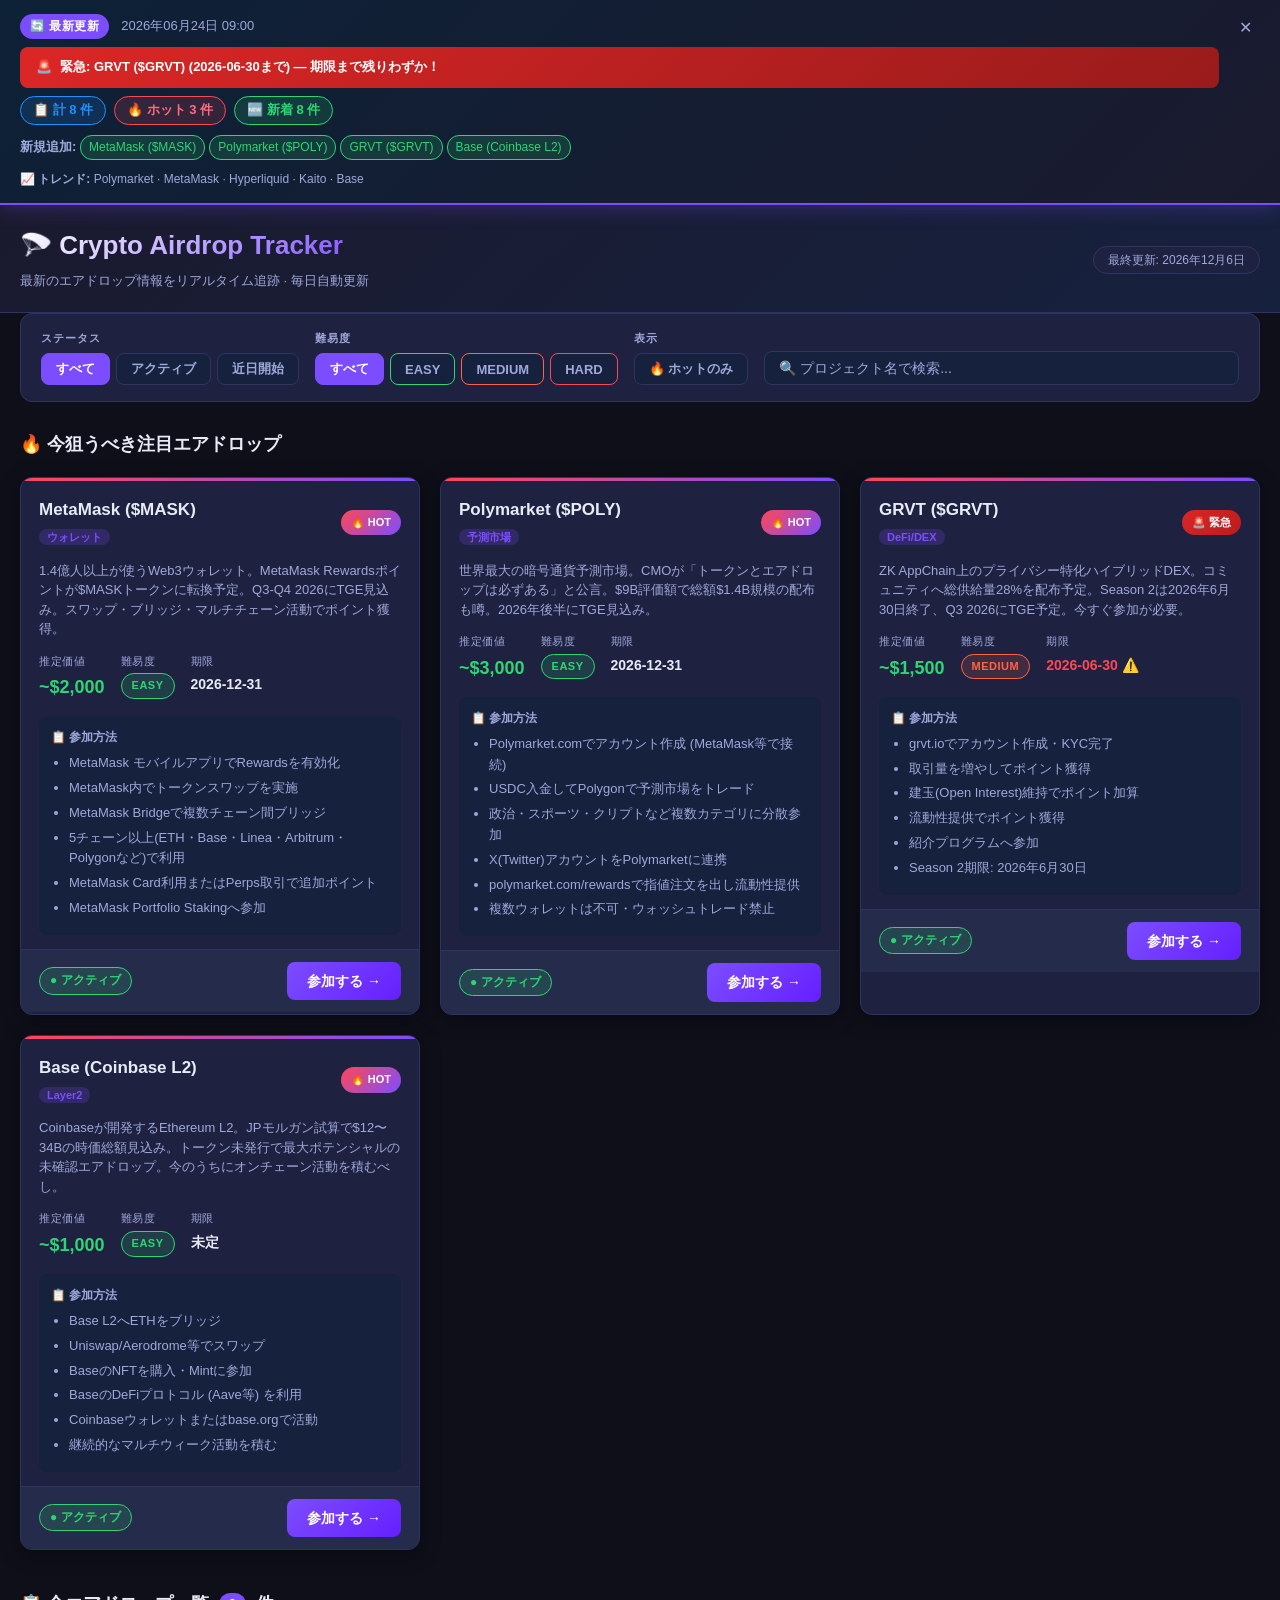
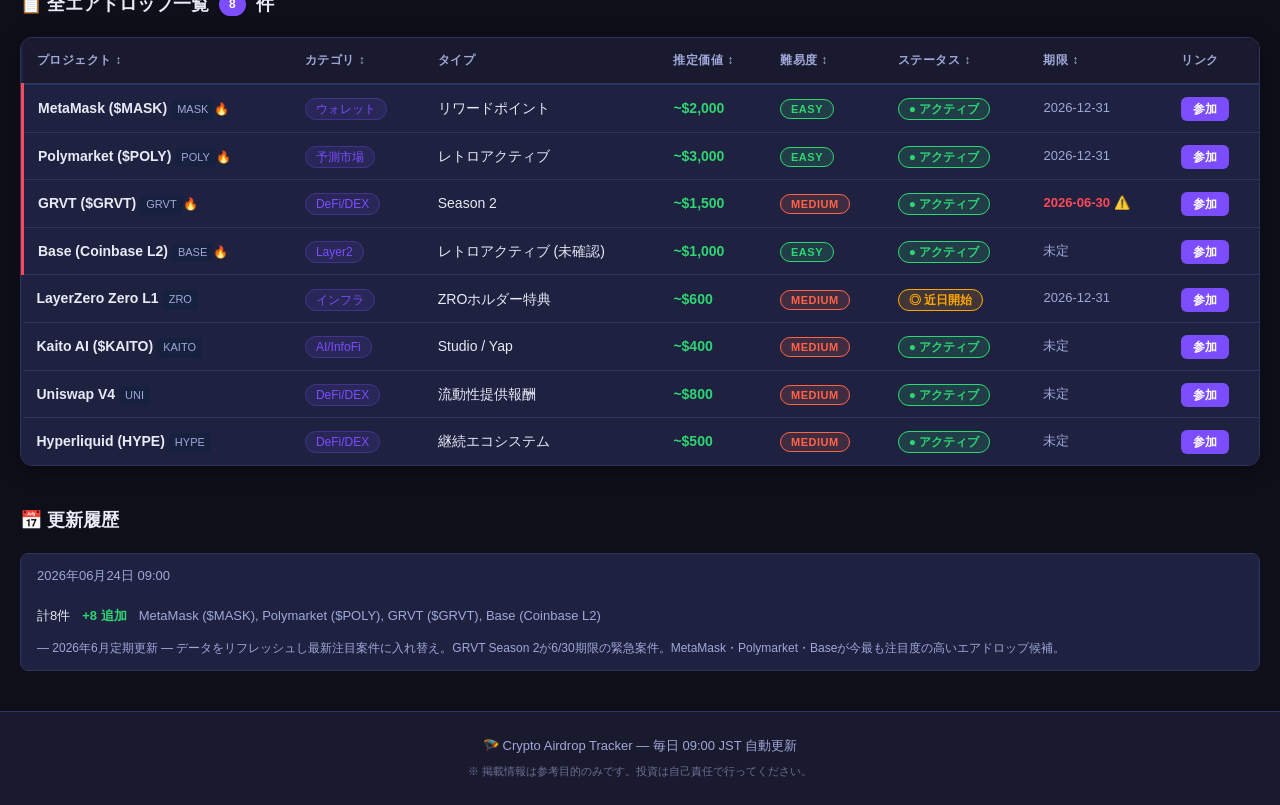
==== index.html @ 3ac278a4 "GitHub Pages 初回公開 — 2026年6月24日 最新エアドロップデータ" ====
<!DOCTYPE html>
<html lang="ja">
<head>
  <meta charset="UTF-8">
  <meta name="viewport" content="width=device-width, initial-scale=1.0">
  <title>🪂 Crypto Airdrop Tracker</title>
  <style>
    *, *::before, *::after { box-sizing: border-box; margin: 0; padding: 0; }
    :root {
      --bg: #0f0f1a; --bg2: #16213e; --bg3: #1a1a2e;
      --card: #1e2240; --card2: #252b4a; --border: #2e3460;
      --text: #e8eaf6; --text2: #9fa8da;
      --accent: #7c4dff; --accent2: #651fff;
      --hot: #ff4757; --hot2: #ff6b81;
      --green: #2ed573; --yellow: #ffa502; --orange: #ff6348; --blue: #1e90ff;
      --radius: 12px; --shadow: 0 4px 20px rgba(0,0,0,0.4);
    }
    body { font-family: 'Segoe UI','Hiragino Sans','Meiryo',sans-serif; background: var(--bg); color: var(--text); min-height: 100vh; line-height: 1.6; }
    .container { max-width: 1300px; margin: 0 auto; padding: 0 20px; }
    a { color: var(--accent); text-decoration: none; }
    a:hover { color: var(--accent2); }

    /* Banner */
    .update-banner { background: linear-gradient(135deg,#0d2137,#1a1a2e); border-bottom: 2px solid var(--accent); padding: 14px 20px; position: sticky; top: 0; z-index: 100; box-shadow: 0 2px 20px rgba(124,77,255,0.3); display: flex; align-items: flex-start; gap: 12px; }
    .update-banner-inner { flex: 1; display: flex; flex-direction: column; gap: 8px; }
    .update-meta { display: flex; align-items: center; gap: 12px; }
    .update-badge { background: var(--accent); color: white; font-size: 12px; font-weight: 700; padding: 3px 10px; border-radius: 20px; letter-spacing: .5px; animation: pulse-badge 2s infinite; }
    @keyframes pulse-badge { 0%,100%{box-shadow:0 0 0 0 rgba(124,77,255,.6)}50%{box-shadow:0 0 0 6px rgba(124,77,255,0)} }
    .update-time { color: var(--text2); font-size: 13px; }
    .update-stats { display: flex; flex-wrap: wrap; gap: 8px; }
    .stat-chip { font-size: 13px; padding: 3px 12px; border-radius: 20px; font-weight: 600; }
    .stat-total  { background: rgba(30,144,255,.15); border: 1px solid #1e90ff; color: #1e90ff; }
    .stat-hot    { background: rgba(255,71,87,.15);  border: 1px solid var(--hot); color: var(--hot2); }
    .stat-new    { background: rgba(46,213,115,.15); border: 1px solid var(--green); color: var(--green); }
    .stat-changed{ background: rgba(255,165,2,.15);  border: 1px solid var(--yellow); color: var(--yellow); }
    .update-new-items { font-size: 13px; color: var(--text2); }
    .new-tag { display: inline-block; background: rgba(46,213,115,.15); border: 1px solid var(--green); color: var(--green); padding: 2px 8px; border-radius: 12px; font-size: 12px; margin: 2px 4px 2px 0; }
    .update-trending { font-size: 12px; color: var(--text2); }
    .banner-close { background: none; border: none; color: var(--text2); cursor: pointer; font-size: 16px; padding: 4px 8px; border-radius: 50%; transition: background .2s; flex-shrink: 0; }
    .banner-close:hover { background: rgba(255,255,255,.1); }

    /* Urgent */
    .urgent-alert { background: linear-gradient(135deg,#dc2626,#991b1b); border-radius: 8px; padding: 10px 16px; font-size: 13px; font-weight: 700; color: white; display: flex; align-items: center; gap: 8px; }

    /* Header */
    .site-header { background: linear-gradient(135deg,var(--bg3),var(--bg2)); border-bottom: 1px solid var(--border); padding: 20px 0; }
    .site-header .container { display: flex; align-items: center; justify-content: space-between; flex-wrap: wrap; gap: 12px; }
    .header-brand h1 { font-size: 26px; font-weight: 800; background: linear-gradient(135deg,#fff,var(--accent)); -webkit-background-clip: text; -webkit-text-fill-color: transparent; background-clip: text; }
    .header-sub { color: var(--text2); font-size: 13px; margin-top: 4px; }
    .last-updated { background: var(--card); border: 1px solid var(--border); padding: 6px 14px; border-radius: 20px; font-size: 12px; color: var(--text2); }

    /* Main */
    main { padding: 28px 0 60px; }
    .section-title { font-size: 18px; font-weight: 700; color: var(--text); margin-bottom: 18px; display: flex; align-items: center; gap: 10px; }
    .count-badge { background: var(--accent); color: white; font-size: 12px; padding: 2px 10px; border-radius: 20px; }

    /* Filter */
    .filter-bar { display: flex; flex-wrap: wrap; gap: 16px; align-items: flex-end; background: var(--card); border: 1px solid var(--border); border-radius: var(--radius); padding: 16px 20px; margin-bottom: 28px; }
    .filter-group { display: flex; flex-direction: column; gap: 6px; }
    .filter-group label { font-size: 11px; color: var(--text2); font-weight: 600; text-transform: uppercase; letter-spacing: 1px; }
    .filter-buttons { display: flex; gap: 6px; flex-wrap: wrap; }
    .filter-btn { background: var(--bg2); border: 1px solid var(--border); color: var(--text2); padding: 6px 14px; border-radius: 8px; cursor: pointer; font-size: 13px; font-weight: 600; transition: all .2s; }
    .filter-btn:hover { border-color: var(--accent); color: var(--accent); }
    .filter-btn.active { background: var(--accent); border-color: var(--accent); color: white; }
    .filter-btn.diff-easy   { border-color: var(--green); }
    .filter-btn.diff-medium { border-color: var(--orange); }
    .filter-btn.diff-hard   { border-color: var(--hot); }
    .search-group { flex: 1; min-width: 220px; }
    #search-input { width: 100%; background: var(--bg2); border: 1px solid var(--border); color: var(--text); padding: 8px 14px; border-radius: 8px; font-size: 14px; outline: none; transition: border-color .2s; }
    #search-input:focus { border-color: var(--accent); }
    #search-input::placeholder { color: var(--text2); }

    /* Hot Cards */
    .hot-section { margin-bottom: 40px; }
    .hot-grid { display: grid; grid-template-columns: repeat(auto-fill,minmax(380px,1fr)); gap: 20px; }
    .hot-card { background: var(--card); border: 1px solid var(--border); border-radius: var(--radius); overflow: hidden; box-shadow: var(--shadow); transition: transform .2s,box-shadow .2s; position: relative; }
    .hot-card::before { content:''; position: absolute; top:0; left:0; right:0; height: 3px; background: linear-gradient(90deg,var(--hot),var(--accent)); }
    .hot-card:hover { transform: translateY(-4px); box-shadow: 0 8px 32px rgba(0,0,0,.5); }
    .hot-card-header { padding: 18px 18px 12px; display: flex; align-items: center; gap: 12px; }
    .airdrop-logo { width: 44px; height: 44px; border-radius: 50%; object-fit: cover; background: var(--bg2); flex-shrink: 0; }
    .hot-card-name { font-size: 17px; font-weight: 700; }
    .category-tag { font-size: 11px; background: rgba(124,77,255,.2); color: var(--accent); padding: 2px 8px; border-radius: 12px; font-weight: 600; }
    .hot-badge { margin-left: auto; background: linear-gradient(135deg,var(--hot),var(--accent)); color: white; font-size: 11px; font-weight: 700; padding: 4px 10px; border-radius: 20px; flex-shrink: 0; }
    .urgent-badge { margin-left: auto; background: linear-gradient(135deg,#dc2626,#b91c1c); color: white; font-size: 11px; font-weight: 700; padding: 4px 10px; border-radius: 20px; flex-shrink: 0; animation: pulse-urgent 1s infinite; }
    @keyframes pulse-urgent { 0%,100%{opacity:1}50%{opacity:.7} }
    .hot-card-body { padding: 0 18px 14px; }
    .airdrop-desc { color: var(--text2); font-size: 13px; margin-bottom: 14px; line-height: 1.5; }
    .value-row { display: flex; gap: 16px; flex-wrap: wrap; margin-bottom: 14px; }
    .value-block { display: flex; flex-direction: column; gap: 3px; }
    .value-label { font-size: 11px; color: var(--text2); text-transform: uppercase; letter-spacing: .5px; }
    .value-amount { font-size: 18px; font-weight: 800; color: var(--green); }
    .end-date { font-size: 14px; font-weight: 600; color: var(--text); }
    .end-date.urgent { color: var(--hot); }
    .tasks-section { background: var(--bg2); border-radius: 8px; padding: 12px; }
    .tasks-label { font-size: 12px; font-weight: 700; color: var(--text2); margin-bottom: 6px; }
    .tasks-list { padding-left: 18px; }
    .tasks-list li { font-size: 13px; color: var(--text2); margin-bottom: 4px; }
    .hot-card-footer { padding: 12px 18px; background: var(--card2); border-top: 1px solid var(--border); display: flex; align-items: center; justify-content: space-between; }

    /* Badges */
    .status-badge { font-size: 12px; font-weight: 700; padding: 3px 10px; border-radius: 20px; }
    .status-active   { background: rgba(46,213,115,.15); color: var(--green);  border: 1px solid var(--green); }
    .status-upcoming { background: rgba(255,165,2,.15);  color: var(--yellow); border: 1px solid var(--yellow); }
    .status-ended    { background: rgba(150,150,150,.15);color: #888;           border: 1px solid #555; }
    .difficulty-badge { font-size: 11px; font-weight: 700; padding: 3px 10px; border-radius: 20px; letter-spacing: .5px; }
    .difficulty-easy   { background: rgba(46,213,115,.15);  color: var(--green);  border: 1px solid var(--green); }
    .difficulty-medium { background: rgba(255,99,72,.15);   color: var(--orange); border: 1px solid var(--orange); }
    .difficulty-hard   { background: rgba(255,71,87,.15);   color: var(--hot);    border: 1px solid var(--hot); }

    /* Buttons */
    .btn-participate { background: linear-gradient(135deg,var(--accent),var(--accent2)); color: white !important; padding: 8px 20px; border-radius: 8px; font-size: 14px; font-weight: 700; transition: all .2s; -webkit-text-fill-color: unset; }
    .btn-participate:hover { opacity: .85; transform: translateX(2px); }
    .btn-sm { background: var(--accent); color: white !important; padding: 5px 12px; border-radius: 6px; font-size: 12px; font-weight: 700; transition: opacity .2s; -webkit-text-fill-color: unset; white-space: nowrap; }
    .btn-sm:hover { opacity: .8; }

    /* Table */
    .all-section { margin-bottom: 40px; }
    .airdrop-table-wrapper { overflow-x: auto; border-radius: var(--radius); border: 1px solid var(--border); box-shadow: var(--shadow); }
    .airdrop-table { width: 100%; border-collapse: collapse; background: var(--card); font-size: 14px; }
    .airdrop-table thead tr { background: var(--bg3); border-bottom: 2px solid var(--border); }
    .airdrop-table th { padding: 13px 14px; text-align: left; color: var(--text2); font-size: 12px; font-weight: 700; text-transform: uppercase; letter-spacing: .5px; cursor: pointer; user-select: none; white-space: nowrap; }
    .airdrop-table th:hover { color: var(--accent); }
    .airdrop-table td { padding: 12px 14px; border-bottom: 1px solid var(--border); vertical-align: middle; }
    .airdrop-row { transition: background .15s; }
    .airdrop-row:hover { background: var(--card2); }
    .airdrop-row.row-hot { border-left: 3px solid var(--hot); }
    .airdrop-row.hidden { display: none; }
    .airdrop-row:last-child td { border-bottom: none; }
    .name-cell { display: flex; align-items: center; gap: 10px; }
    .table-logo { width: 30px; height: 30px; border-radius: 50%; object-fit: cover; flex-shrink: 0; }
    .symbol-tag { display: inline-block; background: var(--bg2); color: var(--text2); font-size: 11px; padding: 1px 6px; border-radius: 4px; margin-left: 4px; }
    .mini-hot { font-size: 12px; }
    .category-chip { background: rgba(124,77,255,.12); color: var(--accent); border: 1px solid rgba(124,77,255,.3); padding: 3px 10px; border-radius: 20px; font-size: 12px; white-space: nowrap; }
    .value-cell { font-weight: 700; }
    .value-text { color: var(--green); }
    .value-unknown { color: var(--text2); }
    .date-cell { color: var(--text2); font-size: 13px; white-space: nowrap; }
    .date-urgent { color: var(--hot) !important; font-weight: 700; }

    /* History */
    .history-section { margin-bottom: 40px; }
    .history-list { display: flex; flex-direction: column; gap: 8px; }
    .history-item { background: var(--card); border: 1px solid var(--border); border-radius: 8px; padding: 12px 16px; display: flex; gap: 20px; align-items: center; flex-wrap: wrap; }
    .history-date { font-size: 13px; color: var(--text2); min-width: 160px; }
    .history-details { display: flex; gap: 12px; flex-wrap: wrap; align-items: center; font-size: 13px; }
    .h-new     { color: var(--green);  font-weight: 700; }
    .h-changed { color: var(--yellow); font-weight: 700; }
    .h-names   { color: var(--text2); }

    /* Footer */
    .site-footer { background: var(--bg3); border-top: 1px solid var(--border); padding: 24px 0; text-align: center; color: var(--text2); font-size: 13px; }
    .footer-disclaimer { margin-top: 6px; font-size: 11px; opacity: .6; }

    /* Responsive */
    @media (max-width: 768px) {
      .hot-grid { grid-template-columns: 1fr; }
      .filter-bar { flex-direction: column; }
      .site-header .container { flex-direction: column; align-items: flex-start; }
      .history-item { flex-direction: column; gap: 8px; }
    }
    ::-webkit-scrollbar { width: 6px; height: 6px; }
    ::-webkit-scrollbar-track { background: var(--bg); }
    ::-webkit-scrollbar-thumb { background: var(--border); border-radius: 3px; }
    ::-webkit-scrollbar-thumb:hover { background: var(--accent); }
  </style>
</head>
<body>

<!-- Update Banner (rendered by JS) -->
<div id="update-banner" class="update-banner" style="display:none">
  <div class="update-banner-inner">
    <div class="update-meta">
      <span class="update-badge">🔄 最新更新</span>
      <span class="update-time" id="banner-time"></span>
    </div>
    <div id="urgent-row" style="display:none">
      <div class="urgent-alert">🚨 <span id="urgent-text"></span></div>
    </div>
    <div class="update-stats" id="banner-stats"></div>
    <div class="update-new-items" id="banner-new"></div>
    <div class="update-trending" id="banner-trending"></div>
  </div>
  <button class="banner-close" onclick="document.getElementById('update-banner').style.display='none'">✕</button>
</div>

<!-- Header -->
<header class="site-header">
  <div class="container">
    <div class="header-brand">
      <h1>🪂 Crypto Airdrop Tracker</h1>
      <p class="header-sub">最新のエアドロップ情報をリアルタイム追跡 · 毎日自動更新</p>
    </div>
    <div class="header-info">
      <span class="last-updated" id="last-updated-label">読み込み中...</span>
    </div>
  </div>
</header>

<!-- Main -->
<main class="container">

  <!-- Filter -->
  <div class="filter-bar">
    <div class="filter-group">
      <label>ステータス</label>
      <div class="filter-buttons" id="status-filter">
        <button class="filter-btn active" onclick="filterAirdrops('status','all',this)">すべて</button>
        <button class="filter-btn" onclick="filterAirdrops('status','active',this)">アクティブ</button>
        <button class="filter-btn" onclick="filterAirdrops('status','upcoming',this)">近日開始</button>
      </div>
    </div>
    <div class="filter-group">
      <label>難易度</label>
      <div class="filter-buttons" id="difficulty-filter">
        <button class="filter-btn active" onclick="filterAirdrops('difficulty','all',this)">すべて</button>
        <button class="filter-btn diff-easy"   onclick="filterAirdrops('difficulty','easy',this)">EASY</button>
        <button class="filter-btn diff-medium" onclick="filterAirdrops('difficulty','medium',this)">MEDIUM</button>
        <button class="filter-btn diff-hard"   onclick="filterAirdrops('difficulty','hard',this)">HARD</button>
      </div>
    </div>
    <div class="filter-group">
      <label>表示</label>
      <div class="filter-buttons">
        <button class="filter-btn" onclick="filterHotOnly(this)">🔥 ホットのみ</button>
      </div>
    </div>
    <div class="filter-group search-group">
      <input type="text" id="search-input" placeholder="🔍 プロジェクト名で検索..." oninput="searchAirdrops(this.value)">
    </div>
  </div>

  <!-- Hot Cards -->
  <section class="hot-section">
    <h2 class="section-title">🔥 今狙うべき注目エアドロップ</h2>
    <div class="hot-grid" id="hot-grid"></div>
  </section>

  <!-- All Table -->
  <section class="all-section">
    <h2 class="section-title">📋 全エアドロップ一覧 <span id="visible-count" class="count-badge">-</span>件</h2>
    <div class="airdrop-table-wrapper">
      <table class="airdrop-table" id="airdrop-table">
        <thead>
          <tr>
            <th onclick="sortTable('name')">プロジェクト ↕</th>
            <th onclick="sortTable('category')">カテゴリ ↕</th>
            <th>タイプ</th>
            <th onclick="sortTable('value')">推定価値 ↕</th>
            <th onclick="sortTable('difficulty')">難易度 ↕</th>
            <th onclick="sortTable('status')">ステータス ↕</th>
            <th onclick="sortTable('end_date')">期限 ↕</th>
            <th>リンク</th>
          </tr>
        </thead>
        <tbody id="airdrop-tbody"></tbody>
      </table>
    </div>
  </section>

  <!-- History -->
  <section class="history-section">
    <h2 class="section-title">📅 更新履歴</h2>
    <div class="history-list" id="history-list"></div>
  </section>

</main>

<!-- Footer -->
<footer class="site-footer">
  <div class="container">
    <p>🪂 Crypto Airdrop Tracker — 毎日 09:00 JST 自動更新</p>
    <p class="footer-disclaimer">※ 掲載情報は参考目的のみです。投資は自己責任で行ってください。</p>
  </div>
</footer>

<script>
const AIRDROPS = [{"id":"metamask-mask","name":"MetaMask ($MASK)","symbol":"MASK","category":"ウォレット","type":"リワードポイント","status":"active","difficulty":"easy","estimated_value_usd":2000,"description":"1.4億人以上が使うWeb3ウォレット。MetaMask Rewardsポイントが$MASKトークンに転換予定。Q3-Q4 2026にTGE見込み。スワップ・ブリッジ・マルチチェーン活動でポイント獲得。","tasks":["MetaMask モバイルアプリでRewardsを有効化","MetaMask内でトークンスワップを実施","MetaMask Bridgeで複数チェーン間ブリッジ","5チェーン以上(ETH・Base・Linea・Arbitrum・Polygonなど)で利用","MetaMask Card利用またはPerps取引で追加ポイント","MetaMask Portfolio Stakingへ参加"],"end_date":"2026-12-31","logo":"https://assets.coingecko.com/coins/images/11849/small/metamask.png","url":"https://portfolio.metamask.io/rewards","is_hot":true,"added_date":"2026-06-24","source":"curated"},{"id":"polymarket-poly","name":"Polymarket ($POLY)","symbol":"POLY","category":"予測市場","type":"レトロアクティブ","status":"active","difficulty":"easy","estimated_value_usd":3000,"description":"世界最大の暗号通貨予測市場。CMOが「トークンとエアドロップは必ずある」と公言。$9B評価額で総額$1.4B規模の配布も噂。2026年後半にTGE見込み。","tasks":["Polymarket.comでアカウント作成 (MetaMask等で接続)","USDC入金してPolygonで予測市場をトレード","政治・スポーツ・クリプトなど複数カテゴリに分散参加","X(Twitter)アカウントをPolymarketに連携","polymarket.com/rewardsで指値注文を出し流動性提供","複数ウォレットは不可・ウォッシュトレード禁止"],"end_date":"2026-12-31","logo":"https://assets.coingecko.com/coins/images/34977/small/polymarket.jpg","url":"https://polymarket.com/","is_hot":true,"added_date":"2026-06-24","source":"curated"},{"id":"grvt-token","name":"GRVT ($GRVT)","symbol":"GRVT","category":"DeFi/DEX","type":"Season 2","status":"active","difficulty":"medium","estimated_value_usd":1500,"description":"ZK AppChain上のプライバシー特化ハイブリッドDEX。コミュニティへ総供給量28%を配布予定。Season 2は2026年6月30日終了、Q3 2026にTGE予定。今すぐ参加が必要。","tasks":["grvt.ioでアカウント作成・KYC完了","取引量を増やしてポイント獲得","建玉(Open Interest)維持でポイント加算","流動性提供でポイント獲得","紹介プログラムへ参加","Season 2期限: 2026年6月30日"],"end_date":"2026-06-30","logo":"https://assets.coingecko.com/coins/images/40072/small/grvt.png","url":"https://grvt.io/","is_hot":true,"added_date":"2026-06-24","source":"curated"},{"id":"base-coinbase","name":"Base (Coinbase L2)","symbol":"BASE","category":"Layer2","type":"レトロアクティブ (未確認)","status":"active","difficulty":"easy","estimated_value_usd":1000,"description":"Coinbaseが開発するEthereum L2。JPモルガン試算で$12〜34Bの時価総額見込み。トークン未発行で最大ポテンシャルの未確認エアドロップ。今のうちにオンチェーン活動を積むべし。","tasks":["Base L2へETHをブリッジ","Uniswap/Aerodrome等でスワップ","BaseのNFTを購入・Mintに参加","BaseのDeFiプロトコル (Aave等) を利用","Coinbaseウォレットまたはbase.orgで活動","継続的なマルチウィーク活動を積む"],"end_date":"未定","logo":"https://assets.coingecko.com/coins/images/32394/small/base-network-logo.png","url":"https://base.org/","is_hot":true,"added_date":"2026-06-24","source":"curated"},{"id":"layerzero-zero-l1","name":"LayerZero Zero L1","symbol":"ZRO","category":"インフラ","type":"ZROホルダー特典","status":"upcoming","difficulty":"medium","estimated_value_usd":600,"description":"LayerZeroが2026年秋に独自L1ブロックチェーン「Zero」を立ち上げ予定。Tether・DTCC・ICE・Google Cloudが支援。ZROトークンがZeroのガストークンになる見込みでZRO保有者にとって追加の恩恵。","tasks":["ZROトークンを購入・保有","LayerZero公式サイトで最新情報チェック","ZeroチェーンのTGE情報に備える (2026年秋予定)","Stargate経由でブリッジを実施し既存エコシステムに参加"],"end_date":"2026-12-31","logo":"https://assets.coingecko.com/coins/images/28206/small/ftxG9_TJ_400x400.jpeg","url":"https://layerzero.network/","is_hot":false,"added_date":"2026-06-24","source":"curated"},{"id":"kaito-ai","name":"Kaito AI ($KAITO)","symbol":"KAITO","category":"AI/InfoFi","type":"Studio / Yap","status":"active","difficulty":"medium","estimated_value_usd":400,"description":"AI×情報ファイナンスプロジェクト。TGE済み(2025年)で総供給の56.6%をコミュニティに配布。2026年2月にKaito Studioを立ち上げ、継続的なドロップキャンペーン実施中。","tasks":["Kaito.aiでアカウント作成","Kaito Studioのブランドキャンペーンに参加","クリプト関連コンテンツをXで発信しYapポイント獲得","Binance HODLerエアドロップ枠にも注目"],"end_date":"未定","logo":"https://assets.coingecko.com/coins/images/38424/small/kaito.jpg","url":"https://kaito.ai/","is_hot":false,"added_date":"2026-06-24","source":"curated"},{"id":"uniswap-v4","name":"Uniswap V4","symbol":"UNI","category":"DeFi/DEX","type":"流動性提供報酬","status":"active","difficulty":"medium","estimated_value_usd":800,"description":"Uniswap V4はカスタムフック機能を持つ次世代AMM。V4への移行初期にLP提供者・アクティブユーザーへの追加UNI配布が期待される。","tasks":["Uniswap V4でLP (流動性提供) を実施","Uniswap V4のスワップを定期的に行う","UNIトークンをガバナンス投票に使用","複数チェーン(ETH・Base・Arbitrum)で活動"],"end_date":"未定","logo":"https://assets.coingecko.com/coins/images/12504/small/uniswap-uni.png","url":"https://uniswap.org/","is_hot":false,"added_date":"2026-06-24","source":"curated"},{"id":"hyperliquid-hype","name":"Hyperliquid (HYPE)","symbol":"HYPE","category":"DeFi/DEX","type":"継続エコシステム","status":"active","difficulty":"medium","estimated_value_usd":500,"description":"高速オンチェーン永久先物DEX。2024年12月にTGE済み。HYPEトークンが独自L1のネイティブガストークン。継続的な取引でポイント(Points)獲得&将来の追加配布に備える。","tasks":["Hyperliquid上での先物・スポット取引","HyperEVM上のDeFiプロトコル利用","流動性提供 (HLP Vault)","HYPEトークンのステーキング"],"end_date":"未定","logo":"https://assets.coingecko.com/coins/images/42277/small/hyperliquid.jpg","url":"https://hyperliquid.xyz/","is_hot":false,"added_date":"2026-06-24","source":"curated"}];

const UPDATES = [{"timestamp":"2026-06-24T00:00:00+00:00","date":"2026-06-24","time_jst":"2026年06月24日 09:00","total_airdrops":8,"added_count":8,"removed_count":0,"changed_count":0,"hot_count":3,"added_names":["MetaMask ($MASK)","Polymarket ($POLY)","GRVT ($GRVT)","Base (Coinbase L2)"],"removed_names":[],"changes":[],"trending_coins":["Polymarket","MetaMask","Hyperliquid","Kaito","Base"],"email_sent":false,"update_note":"2026年6月定期更新 — データをリフレッシュし最新注目案件に入れ替え。GRVT Season 2が6/30期限の緊急案件。MetaMask・Polymarket・Baseが今最も注目度の高いエアドロップ候補。"}];

const TODAY = '2026-06-24';

let activeFilters = { status: 'all', difficulty: 'all', hotOnly: false, search: '' };
let sortState = { col: null, dir: 1 };

function isUrgent(endDate) {
  if (!endDate || endDate === '未定') return false;
  const diff = (new Date(endDate) - new Date(TODAY)) / 86400000;
  return diff >= 0 && diff <= 7;
}

function diffLabel(s) {
  return s === 'easy' ? 'EASY' : s === 'medium' ? 'MEDIUM' : s === 'hard' ? 'HARD' : s.toUpperCase();
}

function statusLabel(s) {
  return s === 'active' ? '● アクティブ' : s === 'upcoming' ? '◎ 近日開始' : '✕ 終了';
}

function renderBanner() {
  if (!UPDATES.length) return;
  const u = UPDATES[0];
  const banner = document.getElementById('update-banner');
  document.getElementById('banner-time').textContent = u.time_jst;
  const stats = document.getElementById('banner-stats');
  stats.innerHTML =
    `<span class="stat-chip stat-total">📋 計 <strong>${u.total_airdrops}</strong> 件</span>` +
    `<span class="stat-chip stat-hot">🔥 ホット <strong>${u.hot_count}</strong> 件</span>` +
    (u.added_count > 0 ? `<span class="stat-chip stat-new">🆕 新着 <strong>${u.added_count}</strong> 件</span>` : '') +
    (u.changed_count > 0 ? `<span class="stat-chip stat-changed">✏️ 変更 <strong>${u.changed_count}</strong> 件</span>` : '');
  if (u.added_names && u.added_names.length) {
    document.getElementById('banner-new').innerHTML =
      '<strong>新規追加:</strong> ' + u.added_names.map(n => `<span class="new-tag">${n}</span>`).join('');
  }
  if (u.trending_coins && u.trending_coins.length) {
    document.getElementById('banner-trending').innerHTML =
      '<strong>📈 トレンド:</strong> ' + u.trending_coins.join(' · ');
  }
  // urgent check
  const urgent = AIRDROPS.filter(a => isUrgent(a.end_date));
  if (urgent.length) {
    const names = urgent.map(a => `${a.name} (${a.end_date}まで)`).join('、');
    document.getElementById('urgent-text').textContent = `緊急: ${names} — 期限まで残りわずか！`;
    document.getElementById('urgent-row').style.display = '';
  }
  banner.style.display = 'flex';
}

function renderHotCards() {
  const hot = AIRDROPS.filter(a => a.is_hot);
  const grid = document.getElementById('hot-grid');
  grid.innerHTML = hot.map(a => {
    const urgent = isUrgent(a.end_date);
    const badge = urgent
      ? `<span class="urgent-badge">🚨 緊急</span>`
      : `<span class="hot-badge">🔥 HOT</span>`;
    const endClass = urgent ? 'end-date urgent' : 'end-date';
    return `
    <div class="hot-card" data-status="${a.status}" data-difficulty="${a.difficulty}" data-hot="true" data-name="${a.name.toLowerCase()}">
      <div class="hot-card-header">
        <img src="${a.logo}" alt="${a.name}" class="airdrop-logo" onerror="this.style.display='none'">
        <div>
          <div class="hot-card-name">${a.name}</div>
          <span class="category-tag">${a.category}</span>
        </div>
        ${badge}
      </div>
      <div class="hot-card-body">
        <p class="airdrop-desc">${a.description}</p>
        <div class="value-row">
          <div class="value-block"><span class="value-label">推定価値</span><span class="value-amount">${a.estimated_value_usd ? '~$' + a.estimated_value_usd.toLocaleString() : '未定'}</span></div>
          <div class="value-block"><span class="value-label">難易度</span><span class="difficulty-badge difficulty-${a.difficulty}">${diffLabel(a.difficulty)}</span></div>
          <div class="value-block"><span class="value-label">期限</span><span class="${endClass}">${a.end_date}${urgent ? ' ⚠️' : ''}</span></div>
        </div>
        ${a.tasks.length ? `<div class="tasks-section"><p class="tasks-label">📋 参加方法</p><ul class="tasks-list">${a.tasks.map(t => `<li>${t}</li>`).join('')}</ul></div>` : ''}
      </div>
      <div class="hot-card-footer">
        <span class="status-badge status-${a.status}">${statusLabel(a.status)}</span>
        <a href="${a.url}" target="_blank" rel="noopener" class="btn-participate">参加する →</a>
      </div>
    </div>`;
  }).join('');
}

function renderTable() {
  const tbody = document.getElementById('airdrop-tbody');
  tbody.innerHTML = AIRDROPS.map(a => {
    const urgent = isUrgent(a.end_date);
    const dateClass = urgent ? 'date-cell date-urgent' : 'date-cell';
    return `<tr class="airdrop-row${a.is_hot ? ' row-hot' : ''}"
      data-status="${a.status}" data-difficulty="${a.difficulty}" data-hot="${a.is_hot}" data-name="${a.name.toLowerCase()}" data-value="${a.estimated_value_usd || 0}" data-category="${a.category.toLowerCase()}"
      title="${a.description}">
      <td><div class="name-cell">
        <img src="${a.logo}" alt="${a.name}" class="table-logo" onerror="this.style.display='none'">
        <div><strong>${a.name}</strong>${a.symbol ? `<span class="symbol-tag">${a.symbol}</span>` : ''}${a.is_hot ? '<span class="mini-hot">🔥</span>' : ''}</div>
      </div></td>
      <td><span class="category-chip">${a.category}</span></td>
      <td>${a.type}</td>
      <td class="value-cell">${a.estimated_value_usd ? `<span class="value-text">~$${a.estimated_value_usd.toLocaleString()}</span>` : '<span class="value-unknown">未定</span>'}</td>
      <td><span class="difficulty-badge difficulty-${a.difficulty}">${diffLabel(a.difficulty)}</span></td>
      <td><span class="status-badge status-${a.status}">${statusLabel(a.status)}</span></td>
      <td class="${dateClass}">${a.end_date}${urgent ? ' ⚠️' : ''}</td>
      <td><a href="${a.url}" target="_blank" rel="noopener" class="btn-sm">参加</a></td>
    </tr>`;
  }).join('');
  updateCount();
}

function renderHistory() {
  const list = document.getElementById('history-list');
  list.innerHTML = UPDATES.map(u => `
    <div class="history-item">
      <div class="history-date">${u.time_jst}</div>
      <div class="history-details">
        <span>計${u.total_airdrops}件</span>
        ${u.added_count > 0 ? `<span class="h-new">+${u.added_count} 追加</span>` : ''}
        ${u.changed_count > 0 ? `<span class="h-changed">${u.changed_count} 変更</span>` : ''}
        ${u.added_names && u.added_names.length ? `<span class="h-names">${u.added_names.join(', ')}</span>` : ''}
        ${u.update_note ? `<span style="color:var(--text2);font-size:12px">— ${u.update_note}</span>` : ''}
      </div>
    </div>`).join('');
}

function updateCount() {
  const visible = document.querySelectorAll('#airdrop-tbody .airdrop-row:not(.hidden)').length;
  document.getElementById('visible-count').textContent = visible;
}

function applyFilters() {
  document.querySelectorAll('#airdrop-tbody .airdrop-row').forEach(row => {
    const ok = (activeFilters.status === 'all' || row.dataset.status === activeFilters.status) &&
                (activeFilters.difficulty === 'all' || row.dataset.difficulty === activeFilters.difficulty) &&
                (!activeFilters.hotOnly || row.dataset.hot === 'true') &&
                (!activeFilters.search || row.dataset.name.includes(activeFilters.search));
    row.classList.toggle('hidden', !ok);
  });
  document.querySelectorAll('.hot-card').forEach(card => {
    const ok = (activeFilters.status === 'all' || card.dataset.status === activeFilters.status) &&
                (activeFilters.difficulty === 'all' || card.dataset.difficulty === activeFilters.difficulty) &&
                (!activeFilters.search || card.dataset.name.includes(activeFilters.search));
    card.style.display = ok ? '' : 'none';
  });
  updateCount();
}

function filterAirdrops(type, value, btn) {
  activeFilters[type] = value;
  btn.closest('.filter-buttons').querySelectorAll('.filter-btn').forEach(b => b.classList.remove('active'));
  btn.classList.add('active');
  applyFilters();
}

function filterHotOnly(btn) {
  activeFilters.hotOnly = !activeFilters.hotOnly;
  btn.classList.toggle('active', activeFilters.hotOnly);
  applyFilters();
}

function searchAirdrops(value) {
  activeFilters.search = value.trim().toLowerCase();
  applyFilters();
}

function sortTable(col) {
  sortState.dir = sortState.col === col ? sortState.dir * -1 : 1;
  sortState.col = col;
  const tbody = document.getElementById('airdrop-tbody');
  const rows = Array.from(tbody.querySelectorAll('.airdrop-row'));
  rows.sort((a, b) => {
    if (col === 'value') return (parseFloat(a.dataset.value) - parseFloat(b.dataset.value)) * sortState.dir;
    const av = a.dataset[col] || '';
    const bv = b.dataset[col] || '';
    return av.localeCompare(bv, 'ja') * sortState.dir;
  });
  rows.forEach(r => tbody.appendChild(r));
}

document.addEventListener('DOMContentLoaded', () => {
  const now = new Date();
  const jst = new Date(now.getTime() + 9*3600000);
  document.getElementById('last-updated-label').textContent =
    '最終更新: ' + jst.toLocaleDateString('ja-JP', {year:'numeric',month:'long',day:'numeric'});
  renderBanner();
  renderHotCards();
  renderTable();
  renderHistory();
});
</script>
</body>
</html>
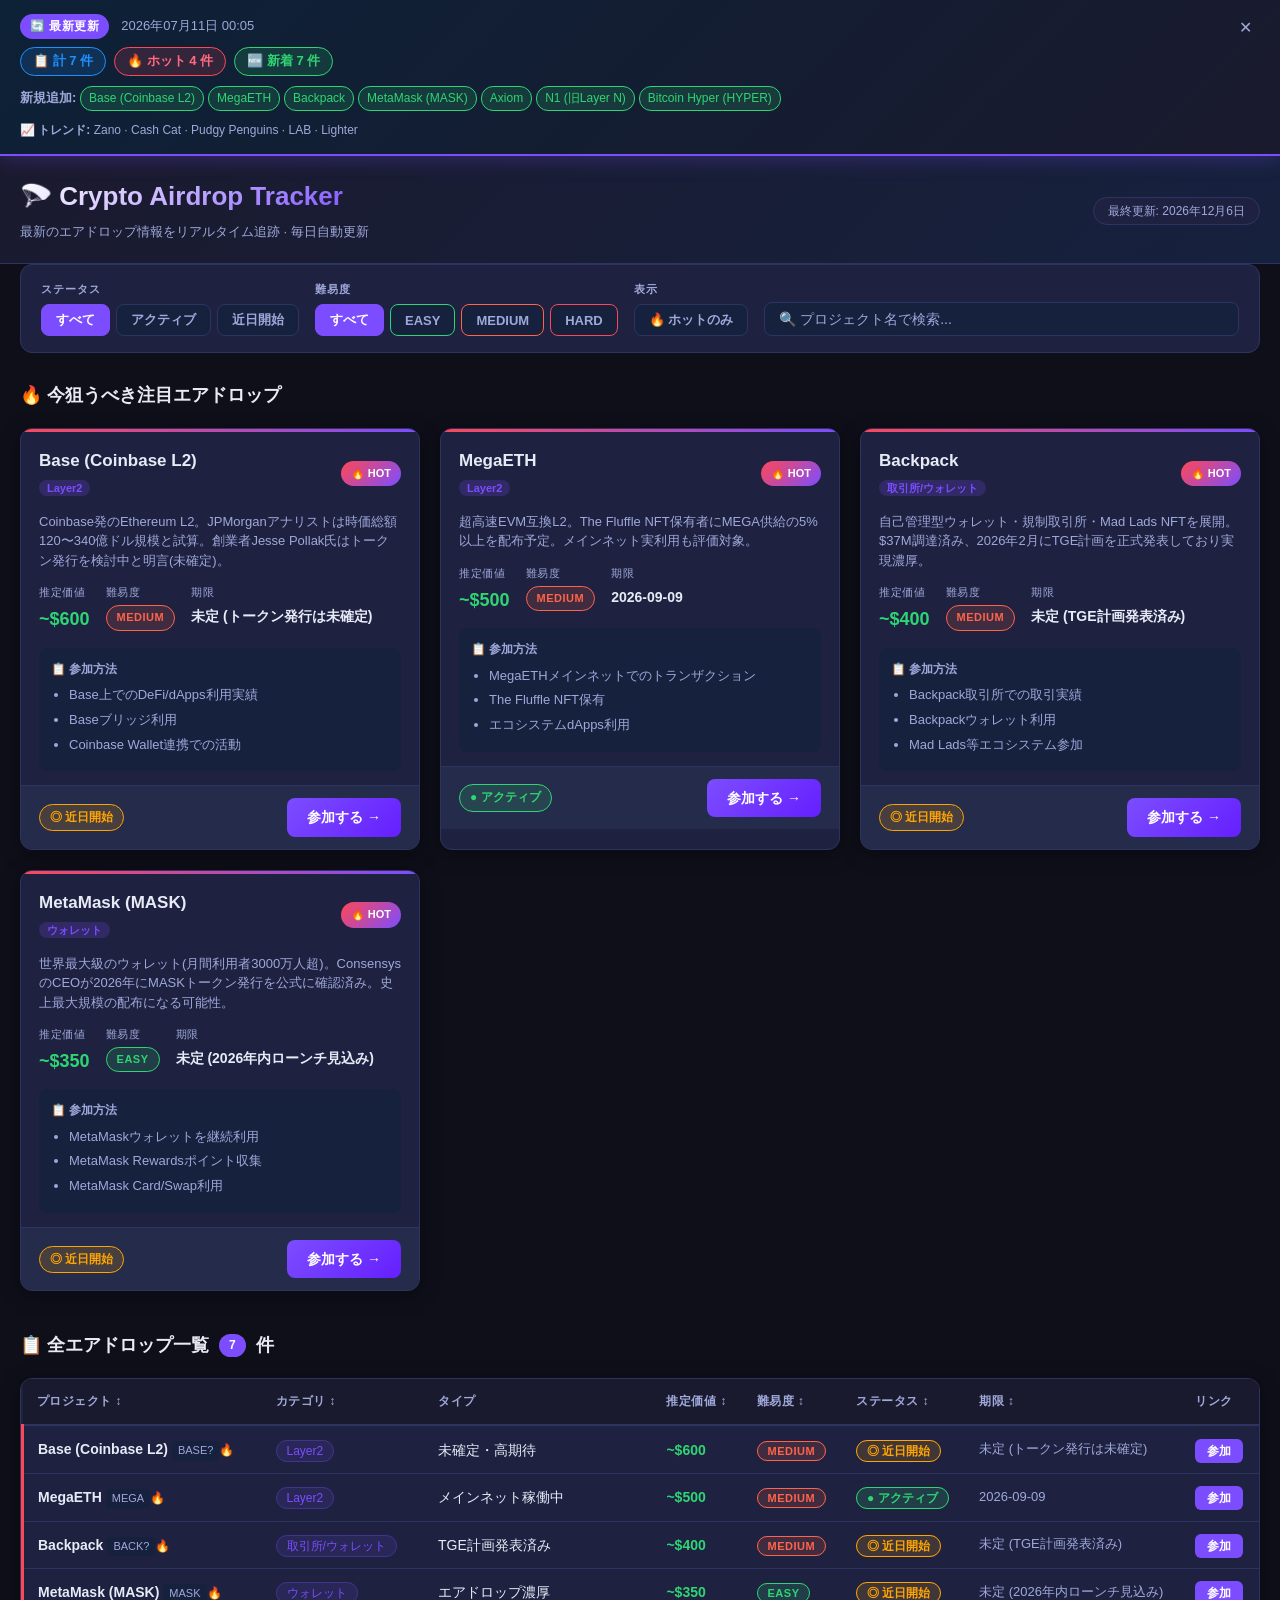
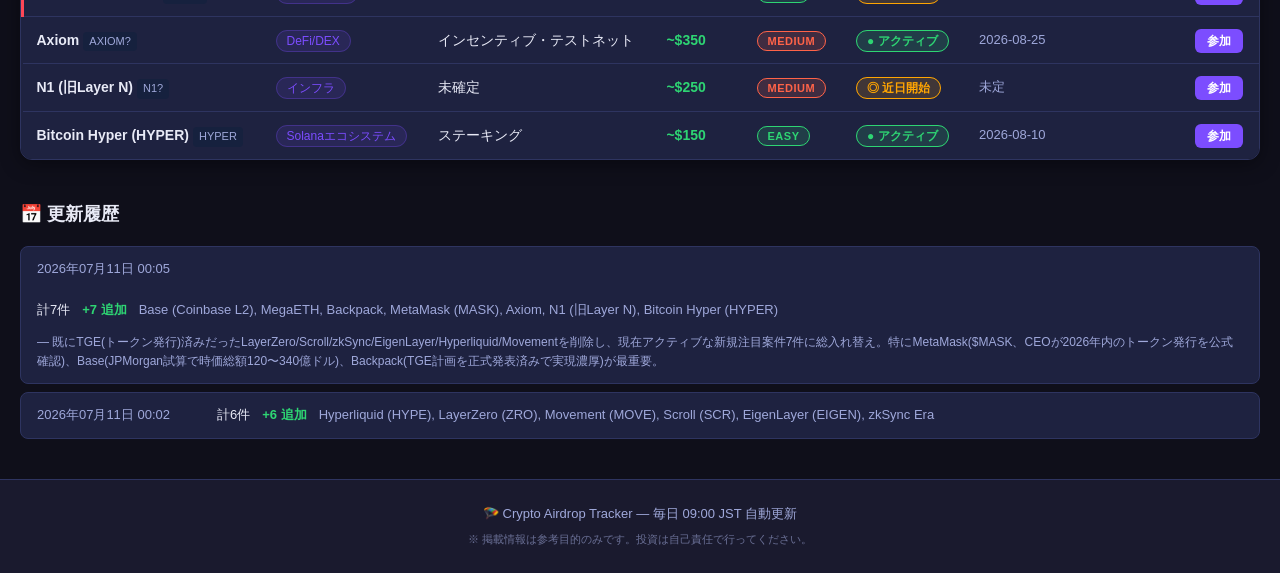
==== commit 2b492cea: "update: 2026-07-11 エアドロップ情報を最新化 - 既にTGE済みの旧案件を現在アクティブな新規注目案件7件に総入れ替え - MetaMask(MASK)/Base/Backpack/" ====
--- a/index.html
+++ b/index.html
@@ -274,11 +274,11 @@
 </footer>
 
 <script>
-const AIRDROPS = [{"id":"metamask-mask","name":"MetaMask ($MASK)","symbol":"MASK","category":"ウォレット","type":"リワードポイント","status":"active","difficulty":"easy","estimated_value_usd":2000,"description":"1.4億人以上が使うWeb3ウォレット。MetaMask Rewardsポイントが$MASKトークンに転換予定。Q3-Q4 2026にTGE見込み。スワップ・ブリッジ・マルチチェーン活動でポイント獲得。","tasks":["MetaMask モバイルアプリでRewardsを有効化","MetaMask内でトークンスワップを実施","MetaMask Bridgeで複数チェーン間ブリッジ","5チェーン以上(ETH・Base・Linea・Arbitrum・Polygonなど)で利用","MetaMask Card利用またはPerps取引で追加ポイント","MetaMask Portfolio Stakingへ参加"],"end_date":"2026-12-31","logo":"https://assets.coingecko.com/coins/images/11849/small/metamask.png","url":"https://portfolio.metamask.io/rewards","is_hot":true,"added_date":"2026-06-24","source":"curated"},{"id":"polymarket-poly","name":"Polymarket ($POLY)","symbol":"POLY","category":"予測市場","type":"レトロアクティブ","status":"active","difficulty":"easy","estimated_value_usd":3000,"description":"世界最大の暗号通貨予測市場。CMOが「トークンとエアドロップは必ずある」と公言。$9B評価額で総額$1.4B規模の配布も噂。2026年後半にTGE見込み。","tasks":["Polymarket.comでアカウント作成 (MetaMask等で接続)","USDC入金してPolygonで予測市場をトレード","政治・スポーツ・クリプトなど複数カテゴリに分散参加","X(Twitter)アカウントをPolymarketに連携","polymarket.com/rewardsで指値注文を出し流動性提供","複数ウォレットは不可・ウォッシュトレード禁止"],"end_date":"2026-12-31","logo":"https://assets.coingecko.com/coins/images/34977/small/polymarket.jpg","url":"https://polymarket.com/","is_hot":true,"added_date":"2026-06-24","source":"curated"},{"id":"grvt-token","name":"GRVT ($GRVT)","symbol":"GRVT","category":"DeFi/DEX","type":"Season 2","status":"active","difficulty":"medium","estimated_value_usd":1500,"description":"ZK AppChain上のプライバシー特化ハイブリッドDEX。コミュニティへ総供給量28%を配布予定。Season 2は2026年6月30日終了、Q3 2026にTGE予定。今すぐ参加が必要。","tasks":["grvt.ioでアカウント作成・KYC完了","取引量を増やしてポイント獲得","建玉(Open Interest)維持でポイント加算","流動性提供でポイント獲得","紹介プログラムへ参加","Season 2期限: 2026年6月30日"],"end_date":"2026-06-30","logo":"https://assets.coingecko.com/coins/images/40072/small/grvt.png","url":"https://grvt.io/","is_hot":true,"added_date":"2026-06-24","source":"curated"},{"id":"base-coinbase","name":"Base (Coinbase L2)","symbol":"BASE","category":"Layer2","type":"レトロアクティブ (未確認)","status":"active","difficulty":"easy","estimated_value_usd":1000,"description":"Coinbaseが開発するEthereum L2。JPモルガン試算で$12〜34Bの時価総額見込み。トークン未発行で最大ポテンシャルの未確認エアドロップ。今のうちにオンチェーン活動を積むべし。","tasks":["Base L2へETHをブリッジ","Uniswap/Aerodrome等でスワップ","BaseのNFTを購入・Mintに参加","BaseのDeFiプロトコル (Aave等) を利用","Coinbaseウォレットまたはbase.orgで活動","継続的なマルチウィーク活動を積む"],"end_date":"未定","logo":"https://assets.coingecko.com/coins/images/32394/small/base-network-logo.png","url":"https://base.org/","is_hot":true,"added_date":"2026-06-24","source":"curated"},{"id":"layerzero-zero-l1","name":"LayerZero Zero L1","symbol":"ZRO","category":"インフラ","type":"ZROホルダー特典","status":"upcoming","difficulty":"medium","estimated_value_usd":600,"description":"LayerZeroが2026年秋に独自L1ブロックチェーン「Zero」を立ち上げ予定。Tether・DTCC・ICE・Google Cloudが支援。ZROトークンがZeroのガストークンになる見込みでZRO保有者にとって追加の恩恵。","tasks":["ZROトークンを購入・保有","LayerZero公式サイトで最新情報チェック","ZeroチェーンのTGE情報に備える (2026年秋予定)","Stargate経由でブリッジを実施し既存エコシステムに参加"],"end_date":"2026-12-31","logo":"https://assets.coingecko.com/coins/images/28206/small/ftxG9_TJ_400x400.jpeg","url":"https://layerzero.network/","is_hot":false,"added_date":"2026-06-24","source":"curated"},{"id":"kaito-ai","name":"Kaito AI ($KAITO)","symbol":"KAITO","category":"AI/InfoFi","type":"Studio / Yap","status":"active","difficulty":"medium","estimated_value_usd":400,"description":"AI×情報ファイナンスプロジェクト。TGE済み(2025年)で総供給の56.6%をコミュニティに配布。2026年2月にKaito Studioを立ち上げ、継続的なドロップキャンペーン実施中。","tasks":["Kaito.aiでアカウント作成","Kaito Studioのブランドキャンペーンに参加","クリプト関連コンテンツをXで発信しYapポイント獲得","Binance HODLerエアドロップ枠にも注目"],"end_date":"未定","logo":"https://assets.coingecko.com/coins/images/38424/small/kaito.jpg","url":"https://kaito.ai/","is_hot":false,"added_date":"2026-06-24","source":"curated"},{"id":"uniswap-v4","name":"Uniswap V4","symbol":"UNI","category":"DeFi/DEX","type":"流動性提供報酬","status":"active","difficulty":"medium","estimated_value_usd":800,"description":"Uniswap V4はカスタムフック機能を持つ次世代AMM。V4への移行初期にLP提供者・アクティブユーザーへの追加UNI配布が期待される。","tasks":["Uniswap V4でLP (流動性提供) を実施","Uniswap V4のスワップを定期的に行う","UNIトークンをガバナンス投票に使用","複数チェーン(ETH・Base・Arbitrum)で活動"],"end_date":"未定","logo":"https://assets.coingecko.com/coins/images/12504/small/uniswap-uni.png","url":"https://uniswap.org/","is_hot":false,"added_date":"2026-06-24","source":"curated"},{"id":"hyperliquid-hype","name":"Hyperliquid (HYPE)","symbol":"HYPE","category":"DeFi/DEX","type":"継続エコシステム","status":"active","difficulty":"medium","estimated_value_usd":500,"description":"高速オンチェーン永久先物DEX。2024年12月にTGE済み。HYPEトークンが独自L1のネイティブガストークン。継続的な取引でポイント(Points)獲得&将来の追加配布に備える。","tasks":["Hyperliquid上での先物・スポット取引","HyperEVM上のDeFiプロトコル利用","流動性提供 (HLP Vault)","HYPEトークンのステーキング"],"end_date":"未定","logo":"https://assets.coingecko.com/coins/images/42277/small/hyperliquid.jpg","url":"https://hyperliquid.xyz/","is_hot":false,"added_date":"2026-06-24","source":"curated"}];
-
-const UPDATES = [{"timestamp":"2026-06-24T00:00:00+00:00","date":"2026-06-24","time_jst":"2026年06月24日 09:00","total_airdrops":8,"added_count":8,"removed_count":0,"changed_count":0,"hot_count":3,"added_names":["MetaMask ($MASK)","Polymarket ($POLY)","GRVT ($GRVT)","Base (Coinbase L2)"],"removed_names":[],"changes":[],"trending_coins":["Polymarket","MetaMask","Hyperliquid","Kaito","Base"],"email_sent":false,"update_note":"2026年6月定期更新 — データをリフレッシュし最新注目案件に入れ替え。GRVT Season 2が6/30期限の緊急案件。MetaMask・Polymarket・Baseが今最も注目度の高いエアドロップ候補。"}];
-
-const TODAY = '2026-06-24';
+const AIRDROPS = [{"id":"base-l2","name":"Base (Coinbase L2)","symbol":"BASE?","category":"Layer2","type":"未確定・高期待","status":"upcoming","difficulty":"medium","estimated_value_usd":600,"description":"Coinbase発のEthereum L2。JPMorganアナリストは時価総額120〜340億ドル規模と試算。創業者Jesse Pollak氏はトークン発行を検討中と明言(未確定)。","tasks":["Base上でのDeFi/dApps利用実績","Baseブリッジ利用","Coinbase Wallet連携での活動"],"end_date":"未定 (トークン発行は未確定)","logo":"https://assets.coingecko.com/asset_platforms/images/131/small/base-network.png","url":"https://base.org/","is_hot":true,"added_date":"2026-07-11","source":"curated-2026-07"},{"id":"megaeth","name":"MegaETH","symbol":"MEGA","category":"Layer2","type":"メインネット稼働中","status":"active","difficulty":"medium","estimated_value_usd":500,"description":"超高速EVM互換L2。The Fluffle NFT保有者にMEGA供給の5%以上を配布予定。メインネット実利用も評価対象。","tasks":["MegaETHメインネットでのトランザクション","The Fluffle NFT保有","エコシステムdApps利用"],"end_date":"2026-09-09","logo":"https://assets.coingecko.com/coins/images/39619/small/megaeth.png","url":"https://megaeth.com/","is_hot":true,"added_date":"2026-07-11","source":"curated-2026-07"},{"id":"backpack","name":"Backpack","symbol":"BACK?","category":"取引所/ウォレット","type":"TGE計画発表済み","status":"upcoming","difficulty":"medium","estimated_value_usd":400,"description":"自己管理型ウォレット・規制取引所・Mad Lads NFTを展開。$37M調達済み、2026年2月にTGE計画を正式発表しており実現濃厚。","tasks":["Backpack取引所での取引実績","Backpackウォレット利用","Mad Lads等エコシステム参加"],"end_date":"未定 (TGE計画発表済み)","logo":"https://assets.coingecko.com/coins/images/39456/small/backpack.png","url":"https://backpack.exchange/","is_hot":true,"added_date":"2026-07-11","source":"curated-2026-07"},{"id":"metamask-mask","name":"MetaMask (MASK)","symbol":"MASK","category":"ウォレット","type":"エアドロップ濃厚","status":"upcoming","difficulty":"easy","estimated_value_usd":350,"description":"世界最大級のウォレット(月間利用者3000万人超)。ConsensysのCEOが2026年にMASKトークン発行を公式に確認済み。史上最大規模の配布になる可能性。","tasks":["MetaMaskウォレットを継続利用","MetaMask Rewardsポイント収集","MetaMask Card/Swap利用"],"end_date":"未定 (2026年内ローンチ見込み)","logo":"https://assets.coingecko.com/coins/images/263/small/MetaMask-icon-fox.svg","url":"https://metamask.io/","is_hot":true,"added_date":"2026-07-11","source":"curated-2026-07"},{"id":"axiom-dex","name":"Axiom","symbol":"AXIOM?","category":"DeFi/DEX","type":"インセンティブ・テストネット","status":"active","difficulty":"medium","estimated_value_usd":350,"description":"Solana / Hyperliquid上で動くプライバシー重視の分散型取引所。現在インセンティブ付きテストネットを実施中。","tasks":["テストネットでの取引","流動性提供","紹介プログラム参加"],"end_date":"2026-08-25","logo":"","url":"https://axiom.trade/","is_hot":false,"added_date":"2026-07-11","source":"curated-2026-07"},{"id":"n1-layern","name":"N1 (旧Layer N)","symbol":"N1?","category":"インフラ","type":"未確定","status":"upcoming","difficulty":"medium","estimated_value_usd":250,"description":"旧Layer N。公式なエアドロップ確約はまだないが、テストネット・エコシステムキャンペーンへの早期参加が有利とされる。","tasks":["テストネット参加","エコシステムキャンペーン参加","コミュニティ活動"],"end_date":"未定","logo":"","url":"https://n1.xyz/","is_hot":false,"added_date":"2026-07-11","source":"curated-2026-07"},{"id":"bitcoin-hyper","name":"Bitcoin Hyper (HYPER)","symbol":"HYPER","category":"Solanaエコシステム","type":"ステーキング","status":"active","difficulty":"easy","estimated_value_usd":150,"description":"Solanaエコシステムで注目のプロジェクト。HYPERのステーキングで報酬機会。","tasks":["HYPERをステーキング","コミュニティ参加"],"end_date":"2026-08-10","logo":"","url":"https://airdrops.io/","is_hot":false,"added_date":"2026-07-11","source":"curated-2026-07"}];
+
+const UPDATES = [{"timestamp":"2026-07-11T00:05:48.827511+00:00","date":"2026-07-11","time_jst":"2026年07月11日 00:05","total_airdrops":7,"added_count":7,"removed_count":6,"changed_count":0,"hot_count":4,"added_names":["Base (Coinbase L2)","MegaETH","Backpack","MetaMask (MASK)","Axiom","N1 (旧Layer N)","Bitcoin Hyper (HYPER)"],"removed_names":["Hyperliquid (HYPE)","LayerZero (ZRO)","Movement (MOVE)","Scroll (SCR)","EigenLayer (EIGEN)","zkSync Era"],"changes":[],"trending_coins":["Zano","Cash Cat","Pudgy Penguins","LAB","Lighter"],"email_sent":false,"update_note":"既にTGE(トークン発行)済みだったLayerZero/Scroll/zkSync/EigenLayer/Hyperliquid/Movementを削除し、現在アクティブな新規注目案件7件に総入れ替え。特にMetaMask($MASK、CEOが2026年内のトークン発行を公式確認)、Base(JPMorgan試算で時価総額120〜340億ドル)、Backpack(TGE計画を正式発表済みで実現濃厚)が最重要。"},{"timestamp":"2026-07-11T00:02:47.223089+00:00","date":"2026-07-11","time_jst":"2026年07月11日 00:02","total_airdrops":6,"added_count":6,"removed_count":0,"changed_count":0,"hot_count":4,"added_names":["Hyperliquid (HYPE)","LayerZero (ZRO)","Movement (MOVE)","Scroll (SCR)","EigenLayer (EIGEN)","zkSync Era"],"removed_names":[],"changes":[],"trending_coins":[],"email_sent":false}];
+
+const TODAY = '2026-07-11';
 
 let activeFilters = { status: 'all', difficulty: 'all', hotOnly: false, search: '' };
 let sortState = { col: null, dir: 1 };
